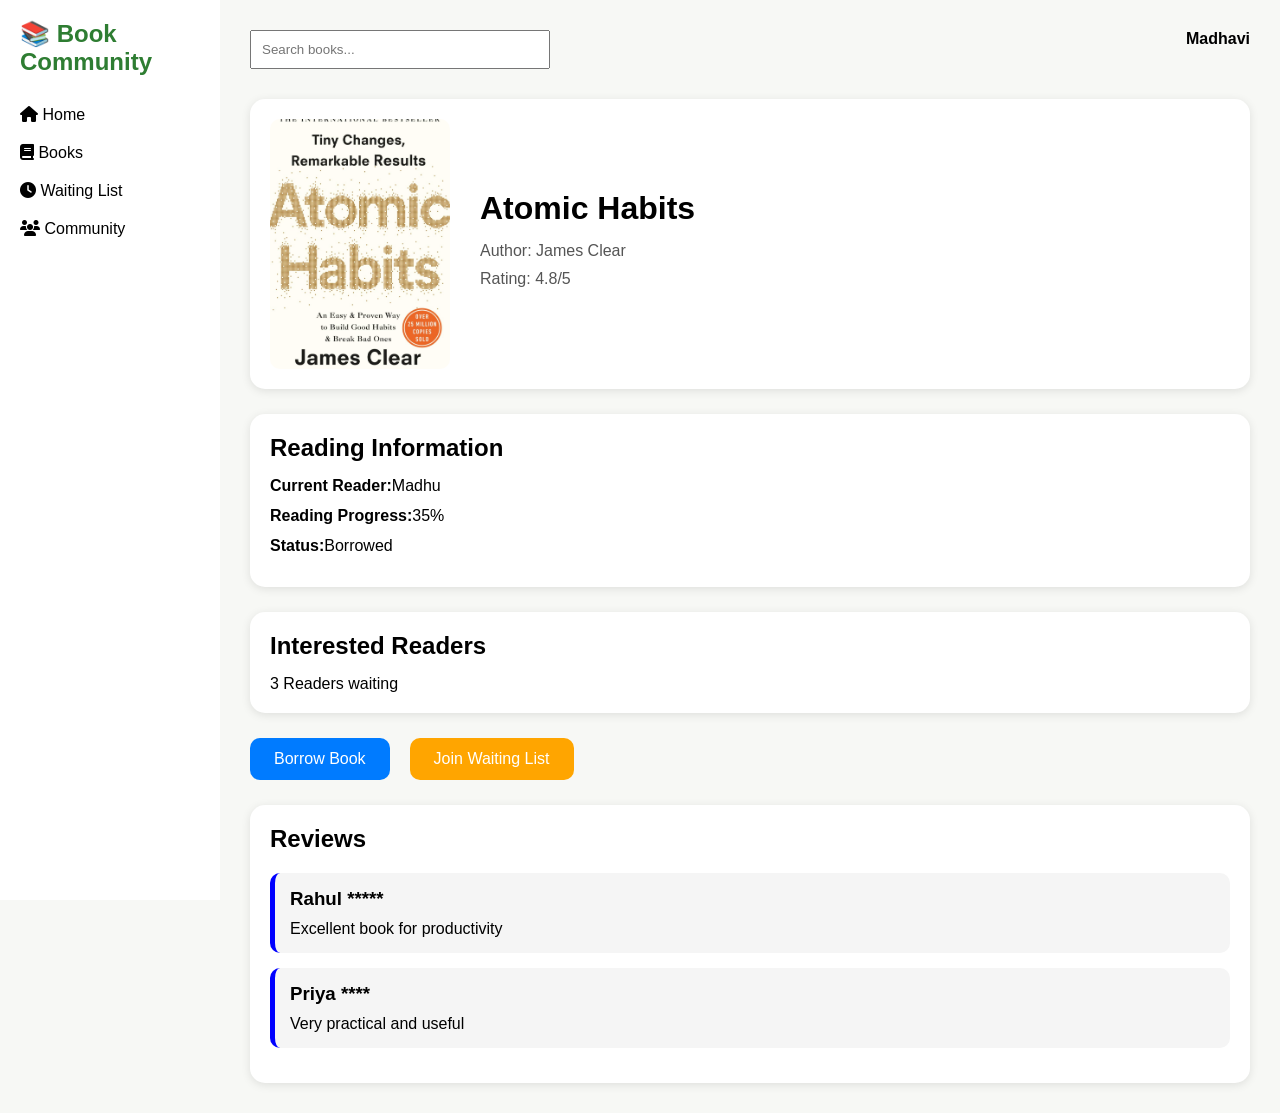
==== bookdetails.html @ b814f73c "Completed book deatails page UI" ====
<!DOCTYPE html>
<html lang="en">
<head>
    <meta charset="UTF-8">
    <meta name="viewport" content="width=device-width, initial-scale=1.0">
    <title>Books</title>

    <link rel="stylesheet" href="css/home.css">
    <link rel="stylesheet" href="css/bookdetails.css">

    <link rel="stylesheet"
    href="https://cdnjs.cloudflare.com/ajax/libs/font-awesome/6.5.1/css/all.min.css">
    <script src="js/bookdetails.js"></script>
</head>
<body>
      <!-- Sidebar -->
    <div class="sidebar">

        <h2>📚 Book Community</h2>

        <ul>
            <li><i class="fa-solid fa-house"></i> Home</li>
            <li><i class="fa-solid fa-book"></i> Books</li>
            <li><i class="fa-solid fa-clock"></i> Waiting List</li>
            <li><i class="fa-solid fa-users"></i> Community</li>
        </ul>

    </div>

    <!-- Main -->
    <div class="main">

        <!-- Navbar -->
        <div class="navbar">

            <input type="text"
            placeholder="Search books...">

            <div class="profile">
                Madhavi
            </div>

        </div>

        <!--Book cover section-->
        <div class="book-header">
            <img src="images/AH.jpeg" alt="Atomic Habits">
            <div class="book-info">
                <h1>Atomic Habits</h1>
                <p>Author: James Clear</p>
                <p>Rating: 4.8/5</p>
            </div>
        </div>

        <!--Reading information section-->
        <div class="reading-info">
            <h2>Reading Information</h2>
            <p><strong>Current Reader:</strong>Madhu</p>
            <p><strong>Reading Progress:</strong>35%</p>
            <p><strong>Status:</strong>Borrowed</p>
        </div>

        <!--Interested readers section-->
        <div class="Interested">
            <h2>Interested Readers</h2>
            <p>3 Readers waiting</p>
        </div>

        <!--Action Buttons-->
        <div class="Button">
            <button>Borrow Book</button>
            <button>Join Waiting List</button>
        </div>

        <!--Review section-->
        <div class="reviews">
            <h2>Reviews</h2>
            <div class="review-card">
                <h3>Rahul *****</h3>
                <p>Excellent book for productivity</p>
            </div>

            <div class="review-card">
                <h3>Priya ****</h3>
                <p>Very practical and useful</p>
            </div>
        </div>
        </body>
</html>
---- css/home.css ----
*{
    margin:0;
    padding:0;
    box-sizing:border-box;
    font-family:sans-serif;
}
body{
    display:flex;
    background:#f7f8f5;
}
/* side bar  */
.sidebar{
   width:220px;
   height:100vh;
   background:white;
   padding:20px;
}
.sidebar h2{
    color:#2e7d32;
    margin-bottom:30px;
}
.sidebar ul{
    list-style:none;
}
.sidebar li{
    margin:20px 0;
    cursor:pointer;
}

/* Main */
.main{
    flex:1;
    padding:30px;
}
/* Navbar */
.navbar{
    display:flex;
    justify-content:space-between;
    margin-bottom:30px;
}
.navbar input{
    width:300px;
    padding:10px;
}
.profile{
    font-weight:bold;
}
/*Hero*/
.hero{
    background:#edf4e8;
    padding:50px;
    border-radius:20px;
}
.hero h1{
    color:#1b5e20;
    font-size:50px;
}
.hero p{
    margin-top:15px;
    color:gray;
}
.hero button{
    margin-top:20px;
    padding:12px 25px;
    border:none;
    background:#2e7d32;
    color:white;
    border-radius:10px;
}

/*stats*/
.stats{
    display:flex;
    gap:20px;
    margin-top:30px;
}
.card{
    background:white;
    width:200px;
    padding:25px;
    border-radius:15px;
    text-align:center;
}
.reading-section{
    margin-top:40px;
}
.reading-cards{
    display:flex;
    gap:20px;
    margin-top:20px;
}
.reader-card{
    background:white;
    padding:20px;
    border-radius:15px;
    box-shadow:0 2px 10px rgba(0,0,0,0.1);
}
.progress-bar{
    width:200px;
    height:10px;
    background:#ddd;
    border-radius:20px;
    margin:15px 0;
}
.progress{
    height:10px;
    background:#2e7d32;
    border-radius:20px;
}
---- css/bookdetails.css ----
/* Book Header */

.book-header{
    display: flex;
    align-items: center;
    gap: 30px;

    background-color: white;
    padding: 20px;
    border-radius: 15px;

    margin-top: 30px;

    box-shadow: 0 2px 10px rgba(0,0,0,0.1);
}

.book-header img{
    width: 180px;
    height: 250px;
    object-fit: cover;

    border-radius: 10px;
}

.book-info h1{
    margin-bottom: 15px;
}

.book-info p{
    margin: 10px 0;
    color: #555;
}


/* Reading Information */

.reading-info{
    background-color: white;

    padding: 20px;
    margin-top: 25px;

    border-radius: 15px;

    box-shadow: 0 2px 10px rgba(0,0,0,0.1);
}

.reading-info h2{
    margin-bottom: 15px;
}

.reading-info p{
    margin: 12px 0;
}


/* Interested Readers */

.Interested{
    background-color: white;

    padding: 20px;
    margin-top: 25px;

    border-radius: 15px;

    box-shadow: 0 2px 10px rgba(0,0,0,0.1);
}

.Interested h2{
    margin-bottom: 15px;
}


/* Buttons */

.Button{
    margin-top: 25px;

    display: flex;
    gap: 20px;
}

.Button button{
    padding: 12px 24px;

    border: none;
    border-radius: 10px;

    font-size: 16px;
    cursor: pointer;

    transition: 0.3s;
}

.Button button:first-child{
    background-color: #007bff;
    color: white;
}

.Button button:last-child{
    background-color: orange;
    color: white;
}

.Button button:hover{
    transform: translateY(-2px);
}


/* Reviews */

.reviews{
    background-color: white;

    padding: 20px;
    margin-top: 25px;

    border-radius: 15px;

    box-shadow: 0 2px 10px rgba(0,0,0,0.1);
}

.reviews h2{
    margin-bottom: 20px;
}

.review-card{
    background-color: #f5f5f5;

    padding: 15px;

    border-left: 5px solid blue;

    border-radius: 10px;

    margin-bottom: 15px;
}

.review-card h3{
    margin-bottom: 10px;
}
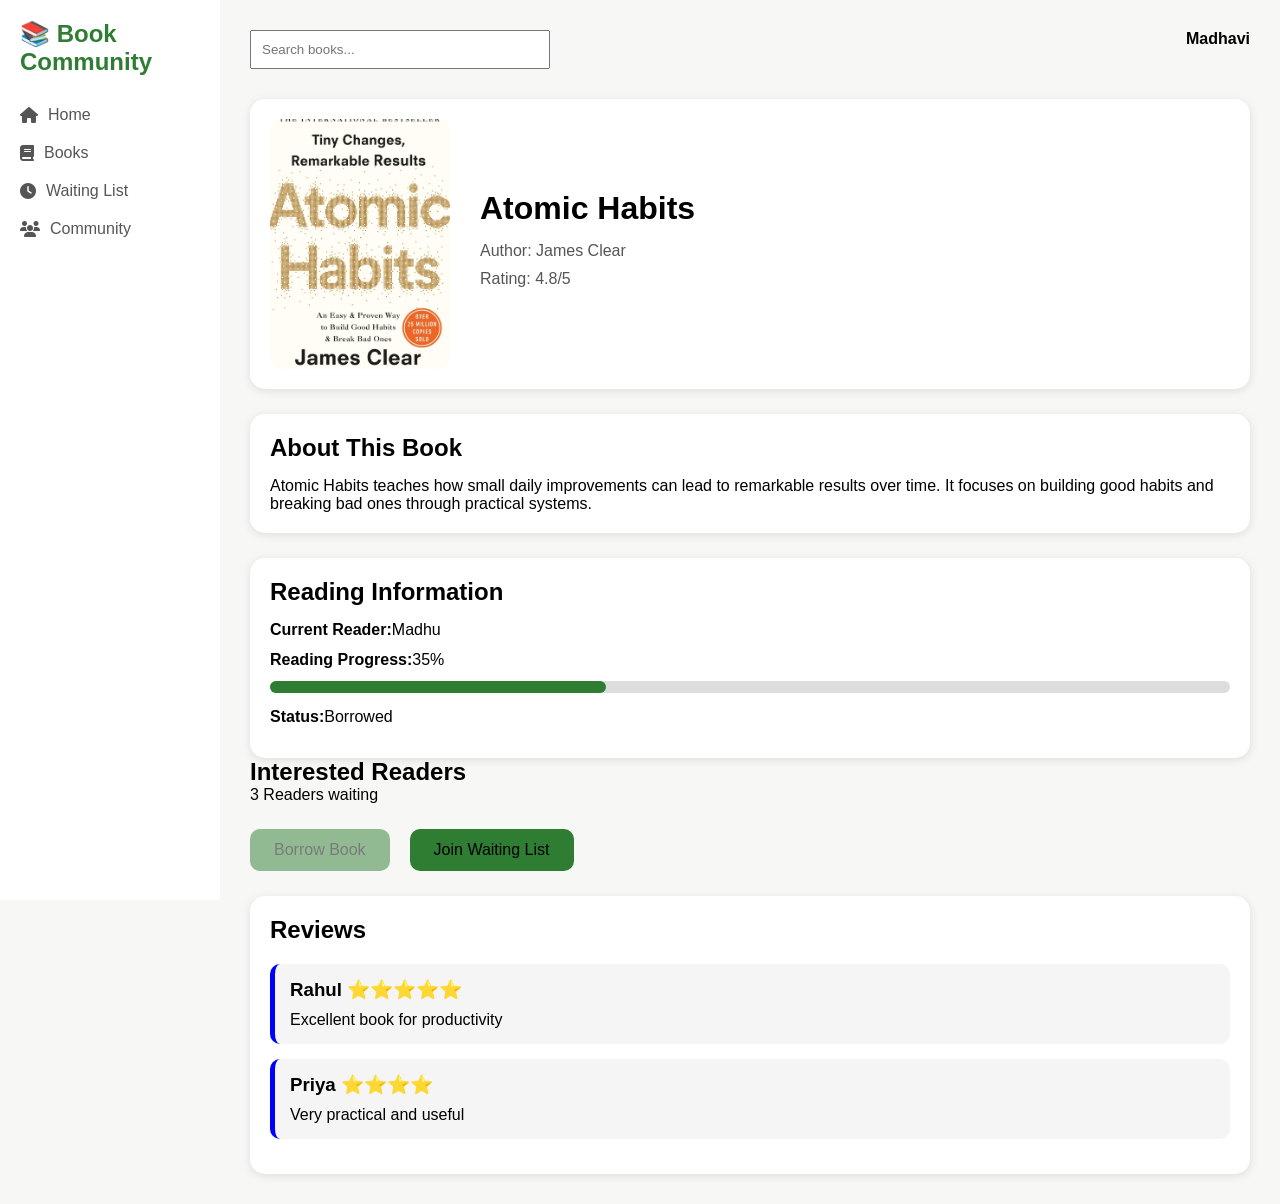
==== commit 28f561df: "Merge pull request #8 from madhavilenka28/modifications added modifications to the pages" ====
--- a/bookdetails.html
+++ b/bookdetails.html
@@ -10,7 +10,7 @@
 
     <link rel="stylesheet"
     href="https://cdnjs.cloudflare.com/ajax/libs/font-awesome/6.5.1/css/all.min.css">
-    <script src="js/bookdetails.js"></script>
+    <script src="js/wishlist.js"></script>
 </head>
 <body>
       <!-- Sidebar -->
@@ -52,11 +52,25 @@
             </div>
         </div>
 
+        <div class="description">
+
+<h2>About This Book</h2>
+
+<p>
+Atomic Habits teaches how small daily improvements can lead to remarkable results over time. It focuses on building good habits and breaking bad ones through practical systems.
+</p>
+
+</div>
+
         <!--Reading information section-->
         <div class="reading-info">
             <h2>Reading Information</h2>
             <p><strong>Current Reader:</strong>Madhu</p>
             <p><strong>Reading Progress:</strong>35%</p>
+
+<div class="progress-bar">
+    <div class="progress"></div>
+</div>
             <p><strong>Status:</strong>Borrowed</p>
         </div>
 
@@ -76,14 +90,15 @@
         <div class="reviews">
             <h2>Reviews</h2>
             <div class="review-card">
-                <h3>Rahul *****</h3>
+                <h3>Rahul ⭐⭐⭐⭐⭐</h3>
                 <p>Excellent book for productivity</p>
             </div>
 
             <div class="review-card">
-                <h3>Priya ****</h3>
+                <h3>Priya ⭐⭐⭐⭐</h3>
                 <p>Very practical and useful</p>
             </div>
         </div>
+<script src="js/bookdetails.js"></script>
         </body>
 </html>
--- a/css/home.css
+++ b/css/home.css
@@ -25,6 +25,13 @@
 .sidebar li{
     margin:20px 0;
     cursor:pointer;
+    display:flex;
+    align-items:center;
+    gap:10px;
+    color:#555;
+}
+.sidebar li:hover{
+    color:#2e7d32;
 }
 
 /* Main */
@@ -80,6 +87,11 @@
     padding:25px;
     border-radius:15px;
     text-align:center;
+    box-shadow:0 4px 10px rgba(0,0,0,0.08);
+    transition:0.3s;
+}
+.card:hover{
+    transform:translateY(-5px);
 }
 .reading-section{
     margin-top:40px;
@@ -94,6 +106,7 @@
     padding:20px;
     border-radius:15px;
     box-shadow:0 2px 10px rgba(0,0,0,0.1);
+    flex:1;
 }
 .progress-bar{
     width:200px;
@@ -107,3 +120,59 @@
     background:#2e7d32;
     border-radius:20px;
 }
+.popular-books{
+    margin-top:40px;
+}
+
+.book-cards{
+    display:flex;
+    gap:20px;
+    margin-top:20px;
+}
+
+.book-card{
+    flex:1;
+    background:white;
+    padding:20px;
+    border-radius:15px;
+    box-shadow:0 2px 10px rgba(0,0,0,0.1);
+}
+.goal-section{
+    margin-top:40px;
+}
+
+.goal-card{
+    background:white;
+    padding:25px;
+    border-radius:15px;
+}
+
+.goal-bar{
+    width:100%;
+    height:12px;
+    background:#ddd;
+    border-radius:20px;
+    margin-top:15px;
+}
+
+.goal-progress{
+    width:65%;
+    height:12px;
+    background:#2e7d32;
+    border-radius:20px;
+}
+.quote-section{
+    margin-top:40px;
+}
+
+.quote-card{
+    background:#edf4e8;
+    padding:25px;
+    border-radius:15px;
+}
+footer{
+    text-align:center;
+    margin-top:60px;
+    padding:20px;
+    color:gray;
+}
--- a/css/bookdetails.css
+++ b/css/bookdetails.css
@@ -56,7 +56,7 @@
 
 /* Interested Readers */
 
-.Interested{
+.interested{
     background-color: white;
 
     padding: 20px;
@@ -67,7 +67,7 @@
     box-shadow: 0 2px 10px rgba(0,0,0,0.1);
 }
 
-.Interested h2{
+.interested h2{
     margin-bottom: 15px;
 }
 
@@ -94,13 +94,13 @@
 }
 
 .Button button:first-child{
-    background-color: #007bff;
-    color: white;
+    background-color: #2e7d32;
+    color: black;
 }
 
 .Button button:last-child{
-    background-color: orange;
-    color: white;
+    background-color: #2e7d32;
+    color: black;
 }
 
 .Button button:hover{
@@ -139,4 +139,29 @@
 
 .review-card h3{
     margin-bottom: 10px;
+}
+.description{
+    background:white;
+    padding:20px;
+    margin-top:25px;
+    border-radius:15px;
+    box-shadow:0 2px 10px rgba(0,0,0,0.1);
+}
+
+.description h2{
+    margin-bottom:15px;
+}
+.progress-bar{
+    width:100%;
+    height:12px;
+    background:#ddd;
+    border-radius:20px;
+    margin-top:10px;
+}
+
+.progress{
+    width:35%;
+    height:12px;
+    background:#2e7d32;
+    border-radius:20px;
 }
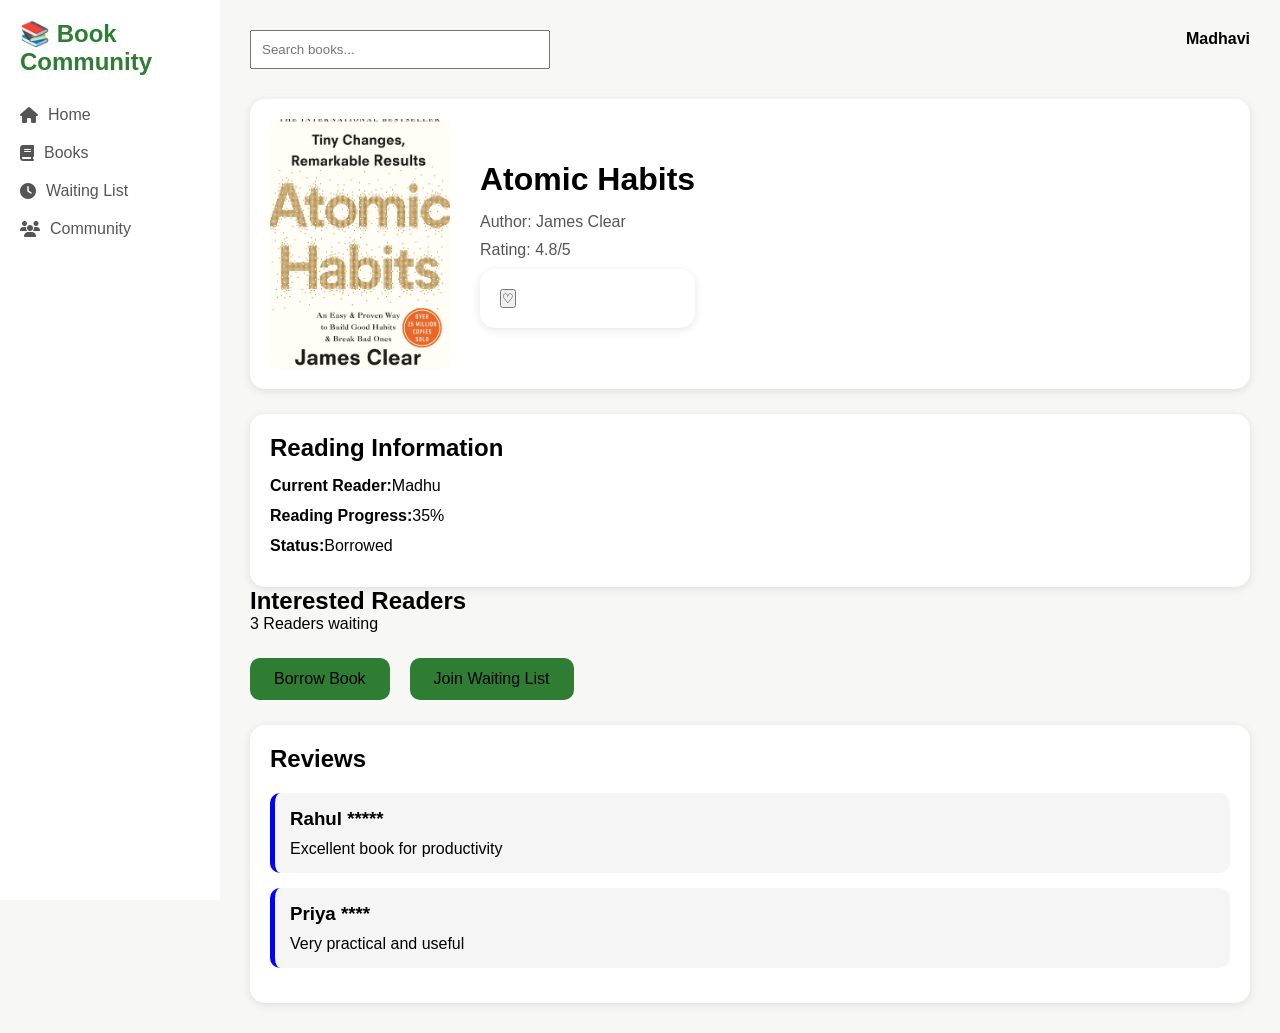
==== commit 0752b1cc: "added a like button" ====
--- a/bookdetails.html
+++ b/bookdetails.html
@@ -10,7 +10,7 @@
 
     <link rel="stylesheet"
     href="https://cdnjs.cloudflare.com/ajax/libs/font-awesome/6.5.1/css/all.min.css">
-    <script src="js/wishlist.js"></script>
+    <script src="js/bookdetails.js"></script>
 </head>
 <body>
       <!-- Sidebar -->
@@ -49,28 +49,17 @@
                 <h1>Atomic Habits</h1>
                 <p>Author: James Clear</p>
                 <p>Rating: 4.8/5</p>
+                <div class="book-card">
+                    <button class="wishlist-btn" onclick="toggleWishlist(this)">♡</button>
+                </div>
             </div>
         </div>
-
-        <div class="description">
-
-<h2>About This Book</h2>
-
-<p>
-Atomic Habits teaches how small daily improvements can lead to remarkable results over time. It focuses on building good habits and breaking bad ones through practical systems.
-</p>
-
-</div>
 
         <!--Reading information section-->
         <div class="reading-info">
             <h2>Reading Information</h2>
             <p><strong>Current Reader:</strong>Madhu</p>
             <p><strong>Reading Progress:</strong>35%</p>
-
-<div class="progress-bar">
-    <div class="progress"></div>
-</div>
             <p><strong>Status:</strong>Borrowed</p>
         </div>
 
@@ -90,15 +79,15 @@
         <div class="reviews">
             <h2>Reviews</h2>
             <div class="review-card">
-                <h3>Rahul ⭐⭐⭐⭐⭐</h3>
+                <h3>Rahul *****</h3>
                 <p>Excellent book for productivity</p>
             </div>
 
             <div class="review-card">
-                <h3>Priya ⭐⭐⭐⭐</h3>
+                <h3>Priya ****</h3>
                 <p>Very practical and useful</p>
             </div>
         </div>
-<script src="js/bookdetails.js"></script>
+        <script src="js/wishlist.js"></script>
         </body>
 </html>
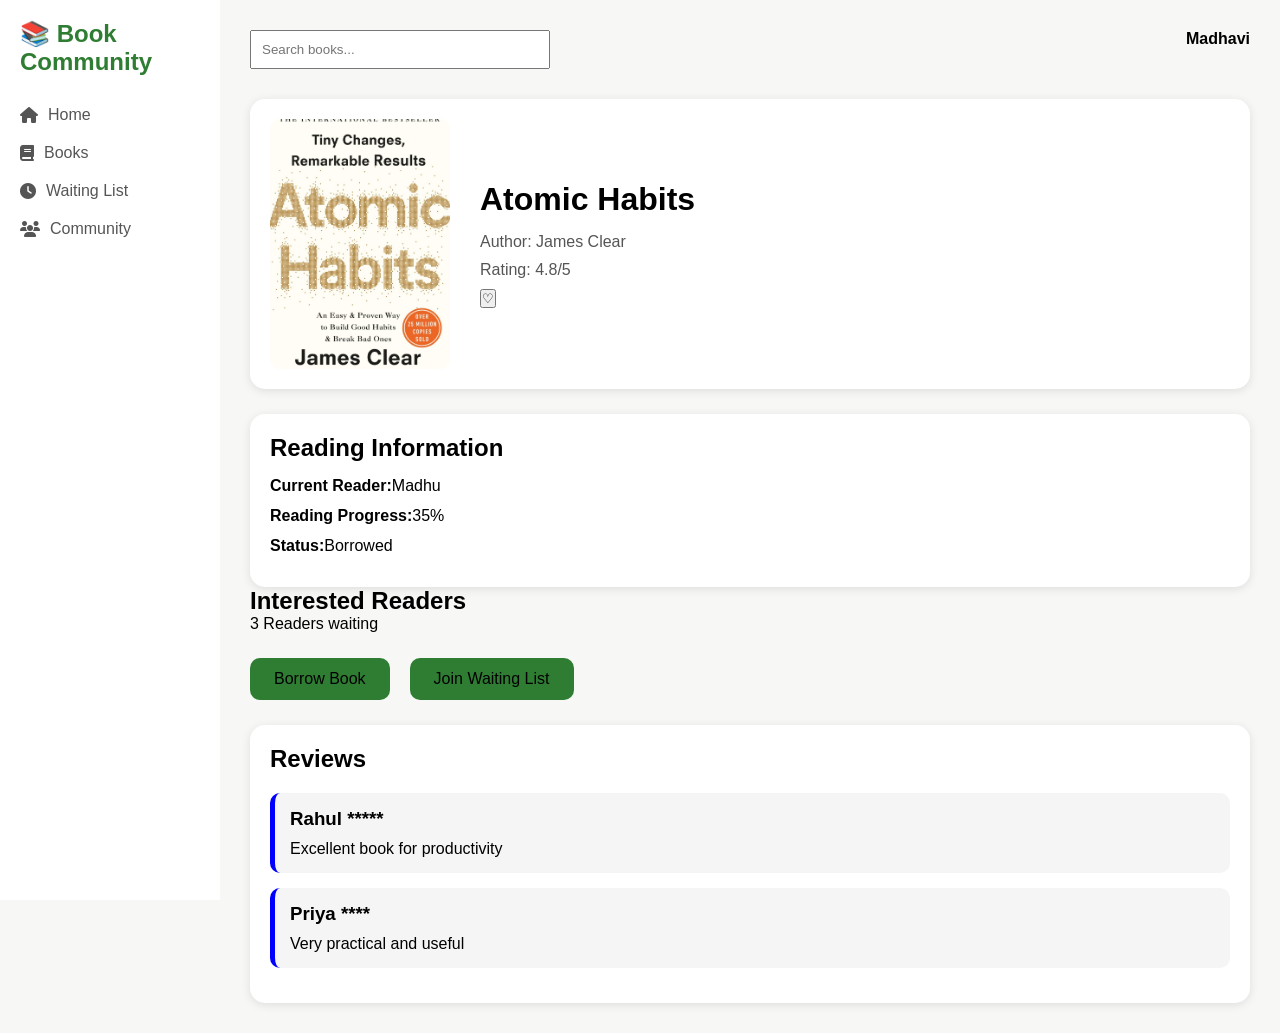
==== commit 0a352e22: "added the perfect like icon" ====
--- a/bookdetails.html
+++ b/bookdetails.html
@@ -49,9 +49,11 @@
                 <h1>Atomic Habits</h1>
                 <p>Author: James Clear</p>
                 <p>Rating: 4.8/5</p>
-                <div class="book-card">
-                    <button class="wishlist-btn" onclick="toggleWishlist(this)">♡</button>
-                </div>
+                <button
+                        class="wishlist-btn"
+                      onclick="addToWishlist('Atomic Habits', this)">
+                      ♡
+                </button>
             </div>
         </div>
 
